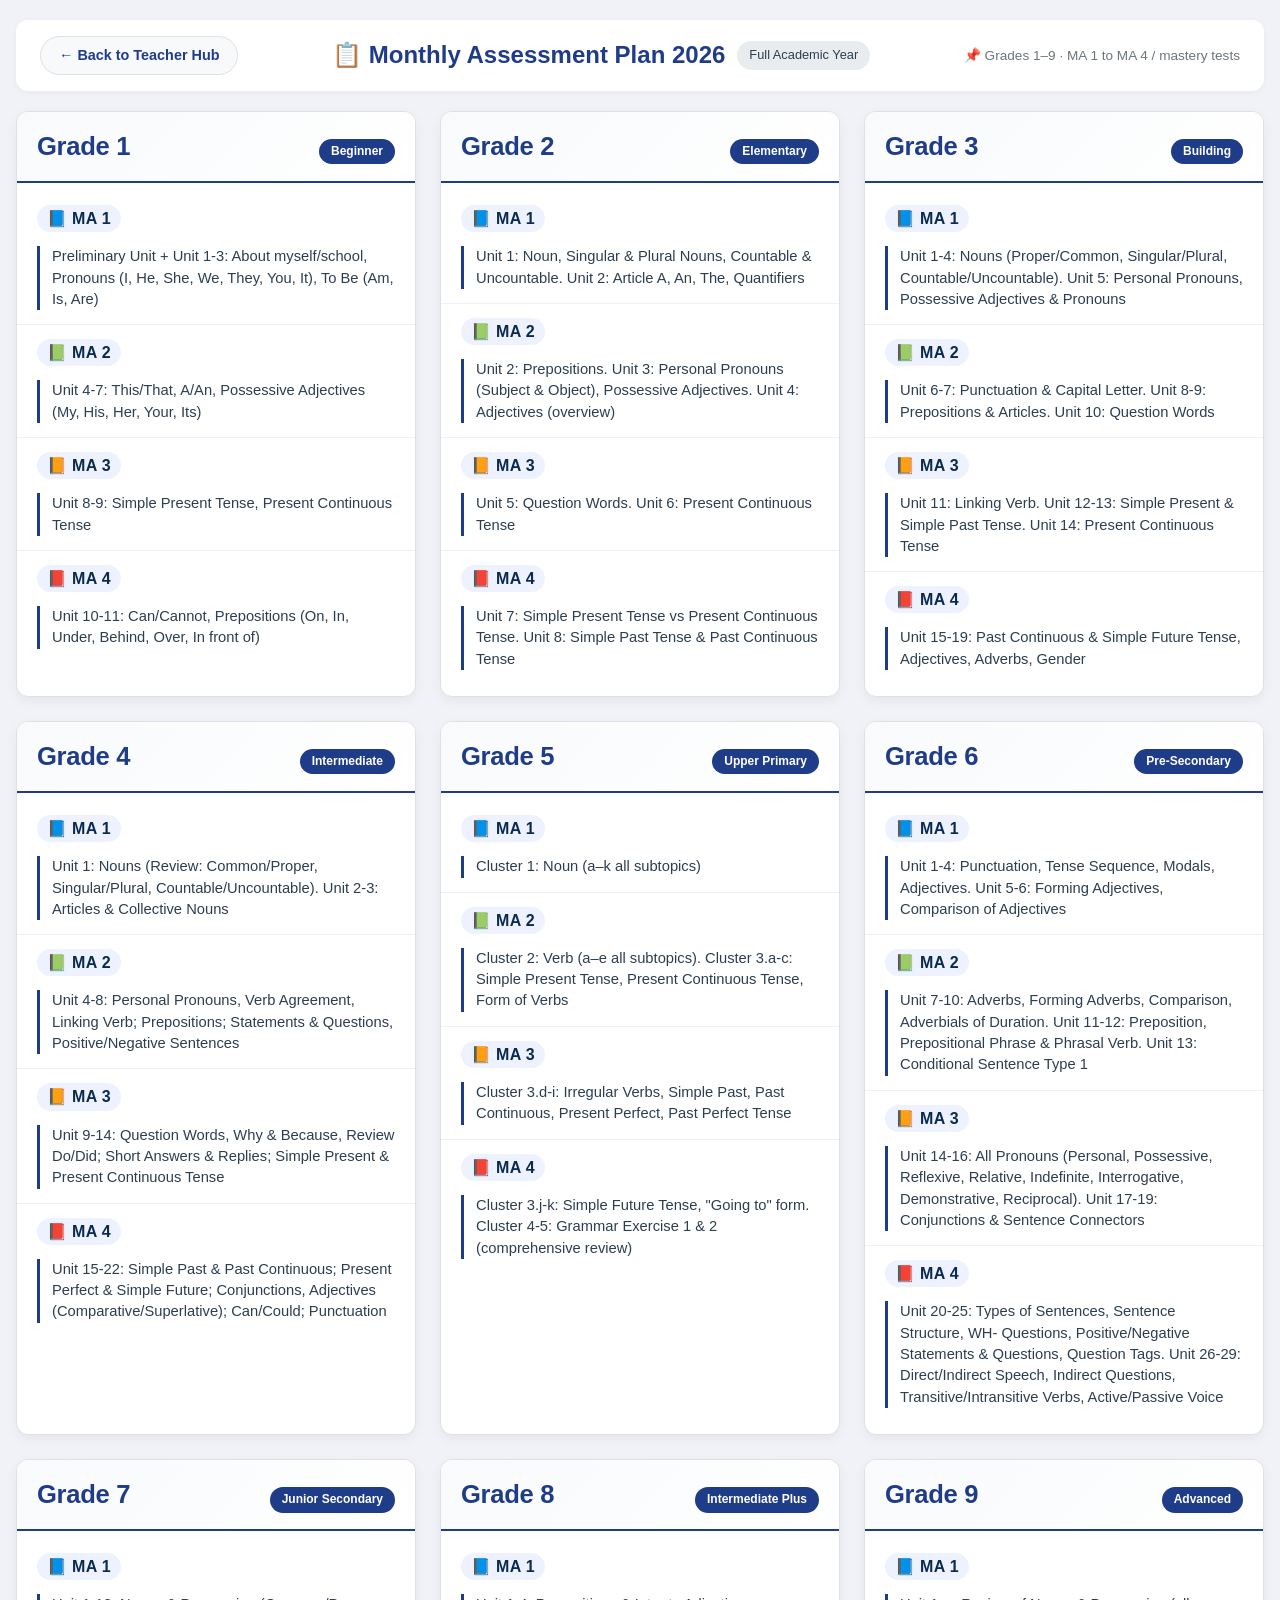
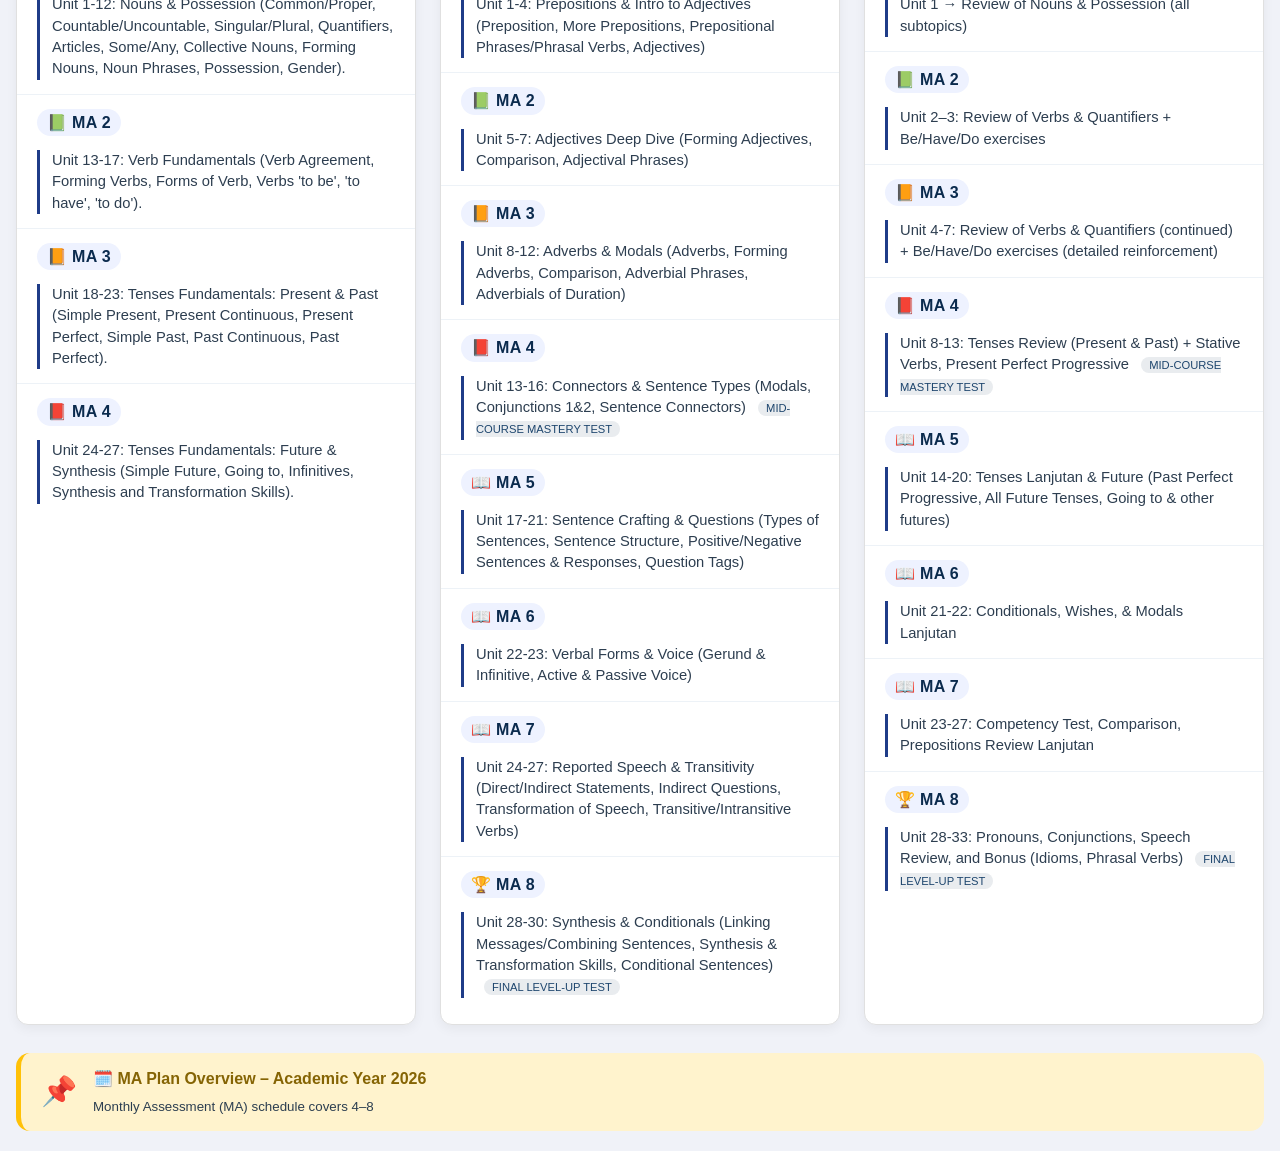
==== ma_plan.html @ b54c3455 "Create ma_plan.html" ====
<!DOCTYPE html>
<html lang="en">
<head>
    <meta charset="UTF-8">
    <meta name="viewport" content="width=device-width, initial-scale=1.0, viewport-fit=cover">
    <title>MA Plan 2026 - English Teacher Hub</title>
    <style>
        * {
            margin: 0;
            padding: 0;
            box-sizing: border-box;
        }
        :root {
            --primary: #1f3c88;
            --primary-dark: #0f2a5e;
            --text: #2c3e50;
            --light-bg: #f8f9fa;
            --border: #e0e0e0;
            --success: #28a745;
            --muted: #6c757d;
            --warning: #ffc107;
            --warning-bg: #fff3cd;
            --grade-badge: #3498db;
            --card-radius: 12px;
        }
        body {
            font-family: 'Segoe UI', Roboto, Arial, sans-serif;
            background: #f0f2f8;
            padding: 20px 16px;
            color: var(--text);
            line-height: 1.45;
        }
        .container {
            max-width: 1280px;
            margin: 0 auto;
        }
        /* header + navigation */
        .nav-card {
            background: white;
            border-radius: var(--card-radius);
            padding: 16px 24px;
            margin-bottom: 20px;
            box-shadow: 0 2px 6px rgba(0,0,0,0.04);
            display: flex;
            flex-wrap: wrap;
            align-items: center;
            justify-content: space-between;
            gap: 12px;
        }
        .back-link {
            background: var(--light-bg);
            padding: 8px 18px;
            border-radius: 40px;
            text-decoration: none;
            color: var(--primary);
            font-weight: 600;
            font-size: 0.9rem;
            transition: all 0.2s;
            display: inline-flex;
            align-items: center;
            gap: 6px;
            border: 1px solid var(--border);
        }
        .back-link:hover {
            background: var(--primary);
            color: white;
            border-color: var(--primary);
        }
        .title-badge {
            font-size: 1.5rem;
            font-weight: 700;
            color: var(--primary);
            display: flex;
            align-items: center;
            gap: 12px;
            flex-wrap: wrap;
        }
        .title-badge h1 {
            font-size: 1.5rem;
            margin: 0;
            color: var(--primary);
        }
        .plan-badge {
            background: #e9ecef;
            padding: 5px 12px;
            border-radius: 30px;
            font-size: 0.8rem;
            font-weight: 500;
            color: #2c3e50;
        }
        /* grade grid layout */
        .grades-grid {
            display: grid;
            grid-template-columns: repeat(auto-fill, minmax(360px, 1fr));
            gap: 24px;
        }
        .grade-card {
            background: white;
            border-radius: var(--card-radius);
            box-shadow: 0 4px 12px rgba(0,0,0,0.05);
            overflow: hidden;
            transition: transform 0.1s ease;
            border: 1px solid var(--border);
        }
        .grade-header {
            background: linear-gradient(135deg, #f8fafc 0%, #ffffff 100%);
            padding: 16px 20px;
            border-bottom: 2px solid var(--primary);
            display: flex;
            align-items: baseline;
            justify-content: space-between;
            flex-wrap: wrap;
        }
        .grade-header h2 {
            font-size: 1.6rem;
            font-weight: 700;
            color: var(--primary);
            margin: 0;
            letter-spacing: -0.3px;
        }
        .grade-level {
            background: var(--primary);
            color: white;
            padding: 4px 12px;
            border-radius: 40px;
            font-size: 0.75rem;
            font-weight: 600;
        }
        .ma-list {
            padding: 8px 0 12px;
        }
        .ma-item {
            padding: 14px 20px;
            border-bottom: 1px solid #edf2f7;
            transition: background 0.1s;
        }
        .ma-item:last-child {
            border-bottom: none;
        }
        .ma-term {
            font-weight: 700;
            font-size: 1rem;
            color: #0b2b4e;
            display: inline-block;
            background: #eef2ff;
            padding: 2px 10px;
            border-radius: 20px;
            margin-bottom: 8px;
            letter-spacing: 0.3px;
        }
        .ma-term span {
            font-weight: 600;
        }
        .ma-desc {
            font-size: 0.92rem;
            line-height: 1.45;
            color: #2d3e50;
            margin-top: 6px;
            padding-left: 6px;
            border-left: 3px solid var(--primary);
            padding-left: 12px;
        }
        .topic-list {
            margin-top: 8px;
            padding-left: 18px;
            list-style-type: disc;
            color: #4a627a;
            font-size: 0.85rem;
        }
        .topic-list li {
            margin: 4px 0;
        }
        .empty-note {
            color: var(--muted);
            font-style: italic;
            font-size: 0.85rem;
            padding: 8px 20px 12px;
        }
        .info-banner {
            background: var(--warning-bg);
            border-left: 5px solid var(--warning);
            padding: 14px 20px;
            margin-top: 28px;
            border-radius: 14px;
            display: flex;
            gap: 16px;
            align-items: center;
            flex-wrap: wrap;
        }
        .info-banner-icon {
            font-size: 1.8rem;
        }
        .info-banner-text p {
            margin-bottom: 4px;
            font-weight: 600;
            color: #856404;
        }
        .footer-note {
            text-align: center;
            margin-top: 40px;
            color: var(--muted);
            font-size: 0.85rem;
            border-top: 1px solid var(--border);
            padding-top: 24px;
        }
        @media (max-width: 760px) {
            .grades-grid {
                grid-template-columns: 1fr;
            }
            .grade-header h2 {
                font-size: 1.4rem;
            }
            .nav-card {
                flex-direction: column;
                align-items: flex-start;
            }
            .ma-desc {
                font-size: 0.88rem;
            }
        }
        hr {
            margin: 8px 0;
            border-color: var(--border);
        }
        .badge-plan {
            background: #e9ecef;
            color: #1e466e;
            font-size: 0.7rem;
            padding: 2px 8px;
            border-radius: 30px;
            margin-left: 8px;
            font-weight: normal;
        }
        .tooltip-note {
            font-size: 0.75rem;
            color: var(--muted);
            margin-top: 6px;
        }
    </style>
</head>
<body>
<div class="container">
    <!-- navigation & header like main hub -->
    <div class="nav-card">
        <a href="#" class="back-link" onclick="history.back(); return false;">← Back to Teacher Hub</a>
        <div class="title-badge">
            <h1>📋 Monthly Assessment Plan 2026</h1>
            <span class="plan-badge">Full Academic Year</span>
        </div>
        <div style="font-size:0.85rem; color:var(--muted);">
            📌 Grades 1–9 · MA 1 to MA 4 / mastery tests
        </div>
    </div>

    <!-- grid for all grades content based on PDF -->
    <div class="grades-grid">
        
        <!-- GRADE 1 -->
        <div class="grade-card">
            <div class="grade-header">
                <h2>Grade 1</h2>
                <span class="grade-level">Beginner</span>
            </div>
            <div class="ma-list">
                <div class="ma-item"><div class="ma-term">📘 MA 1</div><div class="ma-desc">Preliminary Unit + Unit 1-3: About myself/school, Pronouns (I, He, She, We, They, You, It), To Be (Am, Is, Are)</div></div>
                <div class="ma-item"><div class="ma-term">📗 MA 2</div><div class="ma-desc">Unit 4-7: This/That, A/An, Possessive Adjectives (My, His, Her, Your, Its)</div></div>
                <div class="ma-item"><div class="ma-term">📙 MA 3</div><div class="ma-desc">Unit 8-9: Simple Present Tense, Present Continuous Tense</div></div>
                <div class="ma-item"><div class="ma-term">📕 MA 4</div><div class="ma-desc">Unit 10-11: Can/Cannot, Prepositions (On, In, Under, Behind, Over, In front of)</div></div>
            </div>
        </div>
        
        <!-- GRADE 2 -->
        <div class="grade-card">
            <div class="grade-header">
                <h2>Grade 2</h2>
                <span class="grade-level">Elementary</span>
            </div>
            <div class="ma-list">
                <div class="ma-item"><div class="ma-term">📘 MA 1</div><div class="ma-desc">Unit 1: Noun, Singular & Plural Nouns, Countable & Uncountable. Unit 2: Article A, An, The, Quantifiers</div></div>
                <div class="ma-item"><div class="ma-term">📗 MA 2</div><div class="ma-desc">Unit 2: Prepositions. Unit 3: Personal Pronouns (Subject & Object), Possessive Adjectives. Unit 4: Adjectives (overview)</div></div>
                <div class="ma-item"><div class="ma-term">📙 MA 3</div><div class="ma-desc">Unit 5: Question Words. Unit 6: Present Continuous Tense</div></div>
                <div class="ma-item"><div class="ma-term">📕 MA 4</div><div class="ma-desc">Unit 7: Simple Present Tense vs Present Continuous Tense. Unit 8: Simple Past Tense & Past Continuous Tense</div></div>
            </div>
        </div>
        
        <!-- GRADE 3 (from pdf page 2) -->
        <div class="grade-card">
            <div class="grade-header">
                <h2>Grade 3</h2>
                <span class="grade-level">Building</span>
            </div>
            <div class="ma-list">
                <div class="ma-item"><div class="ma-term">📘 MA 1</div><div class="ma-desc">Unit 1-4: Nouns (Proper/Common, Singular/Plural, Countable/Uncountable). Unit 5: Personal Pronouns, Possessive Adjectives & Pronouns</div></div>
                <div class="ma-item"><div class="ma-term">📗 MA 2</div><div class="ma-desc">Unit 6-7: Punctuation & Capital Letter. Unit 8-9: Prepositions & Articles. Unit 10: Question Words</div></div>
                <div class="ma-item"><div class="ma-term">📙 MA 3</div><div class="ma-desc">Unit 11: Linking Verb. Unit 12-13: Simple Present & Simple Past Tense. Unit 14: Present Continuous Tense</div></div>
                <div class="ma-item"><div class="ma-term">📕 MA 4</div><div class="ma-desc">Unit 15-19: Past Continuous & Simple Future Tense, Adjectives, Adverbs, Gender</div></div>
            </div>
        </div>
        
        <!-- GRADE 4 -->
        <div class="grade-card">
            <div class="grade-header">
                <h2>Grade 4</h2>
                <span class="grade-level">Intermediate</span>
            </div>
            <div class="ma-list">
                <div class="ma-item"><div class="ma-term">📘 MA 1</div><div class="ma-desc">Unit 1: Nouns (Review: Common/Proper, Singular/Plural, Countable/Uncountable). Unit 2-3: Articles & Collective Nouns</div></div>
                <div class="ma-item"><div class="ma-term">📗 MA 2</div><div class="ma-desc">Unit 4-8: Personal Pronouns, Verb Agreement, Linking Verb; Prepositions; Statements & Questions, Positive/Negative Sentences</div></div>
                <div class="ma-item"><div class="ma-term">📙 MA 3</div><div class="ma-desc">Unit 9-14: Question Words, Why & Because, Review Do/Did; Short Answers & Replies; Simple Present & Present Continuous Tense</div></div>
                <div class="ma-item"><div class="ma-term">📕 MA 4</div><div class="ma-desc">Unit 15-22: Simple Past & Past Continuous; Present Perfect & Simple Future; Conjunctions, Adjectives (Comparative/Superlative); Can/Could; Punctuation</div></div>
            </div>
        </div>
        
        <!-- GRADE 5 -->
        <div class="grade-card">
            <div class="grade-header">
                <h2>Grade 5</h2>
                <span class="grade-level">Upper Primary</span>
            </div>
            <div class="ma-list">
                <div class="ma-item"><div class="ma-term">📘 MA 1</div><div class="ma-desc">Cluster 1: Noun (a–k all subtopics)</div></div>
                <div class="ma-item"><div class="ma-term">📗 MA 2</div><div class="ma-desc">Cluster 2: Verb (a–e all subtopics). Cluster 3.a-c: Simple Present Tense, Present Continuous Tense, Form of Verbs</div></div>
                <div class="ma-item"><div class="ma-term">📙 MA 3</div><div class="ma-desc">Cluster 3.d-i: Irregular Verbs, Simple Past, Past Continuous, Present Perfect, Past Perfect Tense</div></div>
                <div class="ma-item"><div class="ma-term">📕 MA 4</div><div class="ma-desc">Cluster 3.j-k: Simple Future Tense, "Going to" form. Cluster 4-5: Grammar Exercise 1 & 2 (comprehensive review)</div></div>
            </div>
        </div>
        
        <!-- GRADE 6 -->
        <div class="grade-card">
            <div class="grade-header">
                <h2>Grade 6</h2>
                <span class="grade-level">Pre-Secondary</span>
            </div>
            <div class="ma-list">
                <div class="ma-item"><div class="ma-term">📘 MA 1</div><div class="ma-desc">Unit 1-4: Punctuation, Tense Sequence, Modals, Adjectives. Unit 5-6: Forming Adjectives, Comparison of Adjectives</div></div>
                <div class="ma-item"><div class="ma-term">📗 MA 2</div><div class="ma-desc">Unit 7-10: Adverbs, Forming Adverbs, Comparison, Adverbials of Duration. Unit 11-12: Preposition, Prepositional Phrase & Phrasal Verb. Unit 13: Conditional Sentence Type 1</div></div>
                <div class="ma-item"><div class="ma-term">📙 MA 3</div><div class="ma-desc">Unit 14-16: All Pronouns (Personal, Possessive, Reflexive, Relative, Indefinite, Interrogative, Demonstrative, Reciprocal). Unit 17-19: Conjunctions & Sentence Connectors</div></div>
                <div class="ma-item"><div class="ma-term">📕 MA 4</div><div class="ma-desc">Unit 20-25: Types of Sentences, Sentence Structure, WH- Questions, Positive/Negative Statements & Questions, Question Tags. Unit 26-29: Direct/Indirect Speech, Indirect Questions, Transitive/Intransitive Verbs, Active/Passive Voice</div></div>
            </div>
        </div>
        
        <!-- GRADE 7 -->
        <div class="grade-card">
            <div class="grade-header">
                <h2>Grade 7</h2>
                <span class="grade-level">Junior Secondary</span>
            </div>
            <div class="ma-list">
                <div class="ma-item"><div class="ma-term">📘 MA 1</div><div class="ma-desc">Unit 1-12: Nouns & Possession (Common/Proper, Countable/Uncountable, Singular/Plural, Quantifiers, Articles, Some/Any, Collective Nouns, Forming Nouns, Noun Phrases, Possession, Gender).</div></div>
                <div class="ma-item"><div class="ma-term">📗 MA 2</div><div class="ma-desc">Unit 13-17: Verb Fundamentals (Verb Agreement, Forming Verbs, Forms of Verb, Verbs 'to be', 'to have', 'to do').</div></div>
                <div class="ma-item"><div class="ma-term">📙 MA 3</div><div class="ma-desc">Unit 18-23: Tenses Fundamentals: Present & Past (Simple Present, Present Continuous, Present Perfect, Simple Past, Past Continuous, Past Perfect).</div></div>
                <div class="ma-item"><div class="ma-term">📕 MA 4</div><div class="ma-desc">Unit 24-27: Tenses Fundamentals: Future & Synthesis (Simple Future, Going to, Infinitives, Synthesis and Transformation Skills).</div></div>
            </div>
        </div>
        
        <!-- GRADE 8 (with Mid-Course & Final) -->
        <div class="grade-card">
            <div class="grade-header">
                <h2>Grade 8</h2>
                <span class="grade-level">Intermediate Plus</span>
            </div>
            <div class="ma-list">
                <div class="ma-item"><div class="ma-term">📘 MA 1</div><div class="ma-desc">Unit 1-4: Prepositions & Intro to Adjectives (Preposition, More Prepositions, Prepositional Phrases/Phrasal Verbs, Adjectives)</div></div>
                <div class="ma-item"><div class="ma-term">📗 MA 2</div><div class="ma-desc">Unit 5-7: Adjectives Deep Dive (Forming Adjectives, Comparison, Adjectival Phrases)</div></div>
                <div class="ma-item"><div class="ma-term">📙 MA 3</div><div class="ma-desc">Unit 8-12: Adverbs & Modals (Adverbs, Forming Adverbs, Comparison, Adverbial Phrases, Adverbials of Duration)</div></div>
                <div class="ma-item"><div class="ma-term">📕 MA 4</div><div class="ma-desc">Unit 13-16: Connectors & Sentence Types (Modals, Conjunctions 1&2, Sentence Connectors) <span class="badge-plan">MID-COURSE MASTERY TEST</span></div></div>
                <div class="ma-item"><div class="ma-term">📖 MA 5</div><div class="ma-desc">Unit 17-21: Sentence Crafting & Questions (Types of Sentences, Sentence Structure, Positive/Negative Sentences & Responses, Question Tags)</div></div>
                <div class="ma-item"><div class="ma-term">📖 MA 6</div><div class="ma-desc">Unit 22-23: Verbal Forms & Voice (Gerund & Infinitive, Active & Passive Voice)</div></div>
                <div class="ma-item"><div class="ma-term">📖 MA 7</div><div class="ma-desc">Unit 24-27: Reported Speech & Transitivity (Direct/Indirect Statements, Indirect Questions, Transformation of Speech, Transitive/Intransitive Verbs)</div></div>
                <div class="ma-item"><div class="ma-term">🏆 MA 8</div><div class="ma-desc">Unit 28-30: Synthesis & Conditionals (Linking Messages/Combining Sentences, Synthesis & Transformation Skills, Conditional Sentences) <span class="badge-plan">FINAL LEVEL-UP TEST</span></div></div>
            </div>
        </div>
        
        <!-- GRADE 9 (with Mid & Final) -->
        <div class="grade-card">
            <div class="grade-header">
                <h2>Grade 9</h2>
                <span class="grade-level">Advanced</span>
            </div>
            <div class="ma-list">
                <div class="ma-item"><div class="ma-term">📘 MA 1</div><div class="ma-desc">Unit 1 → Review of Nouns & Possession (all subtopics)</div></div>
                <div class="ma-item"><div class="ma-term">📗 MA 2</div><div class="ma-desc">Unit 2–3: Review of Verbs & Quantifiers + Be/Have/Do exercises</div></div>
                <div class="ma-item"><div class="ma-term">📙 MA 3</div><div class="ma-desc">Unit 4-7: Review of Verbs & Quantifiers (continued) + Be/Have/Do exercises (detailed reinforcement)</div></div>
                <div class="ma-item"><div class="ma-term">📕 MA 4</div><div class="ma-desc">Unit 8-13: Tenses Review (Present & Past) + Stative Verbs, Present Perfect Progressive <span class="badge-plan">MID-COURSE MASTERY TEST</span></div></div>
                <div class="ma-item"><div class="ma-term">📖 MA 5</div><div class="ma-desc">Unit 14-20: Tenses Lanjutan & Future (Past Perfect Progressive, All Future Tenses, Going to & other futures)</div></div>
                <div class="ma-item"><div class="ma-term">📖 MA 6</div><div class="ma-desc">Unit 21-22: Conditionals, Wishes, & Modals Lanjutan</div></div>
                <div class="ma-item"><div class="ma-term">📖 MA 7</div><div class="ma-desc">Unit 23-27: Competency Test, Comparison, Prepositions Review Lanjutan</div></div>
                <div class="ma-item"><div class="ma-term">🏆 MA 8</div><div class="ma-desc">Unit 28-33: Pronouns, Conjunctions, Speech Review, and Bonus (Idioms, Phrasal Verbs) <span class="badge-plan">FINAL LEVEL-UP TEST</span></div></div>
            </div>
        </div>
    </div>
    
    <!-- Informative banner + tips aligned with MA Plan usage -->
    <div class="info-banner">
        <div class="info-banner-icon">📌</div>
        <div class="info-banner-text">
            <p>🗓️ MA Plan Overview – Academic Year 2026</p>
            <small>Monthly Assessment (MA) schedule covers 4–8
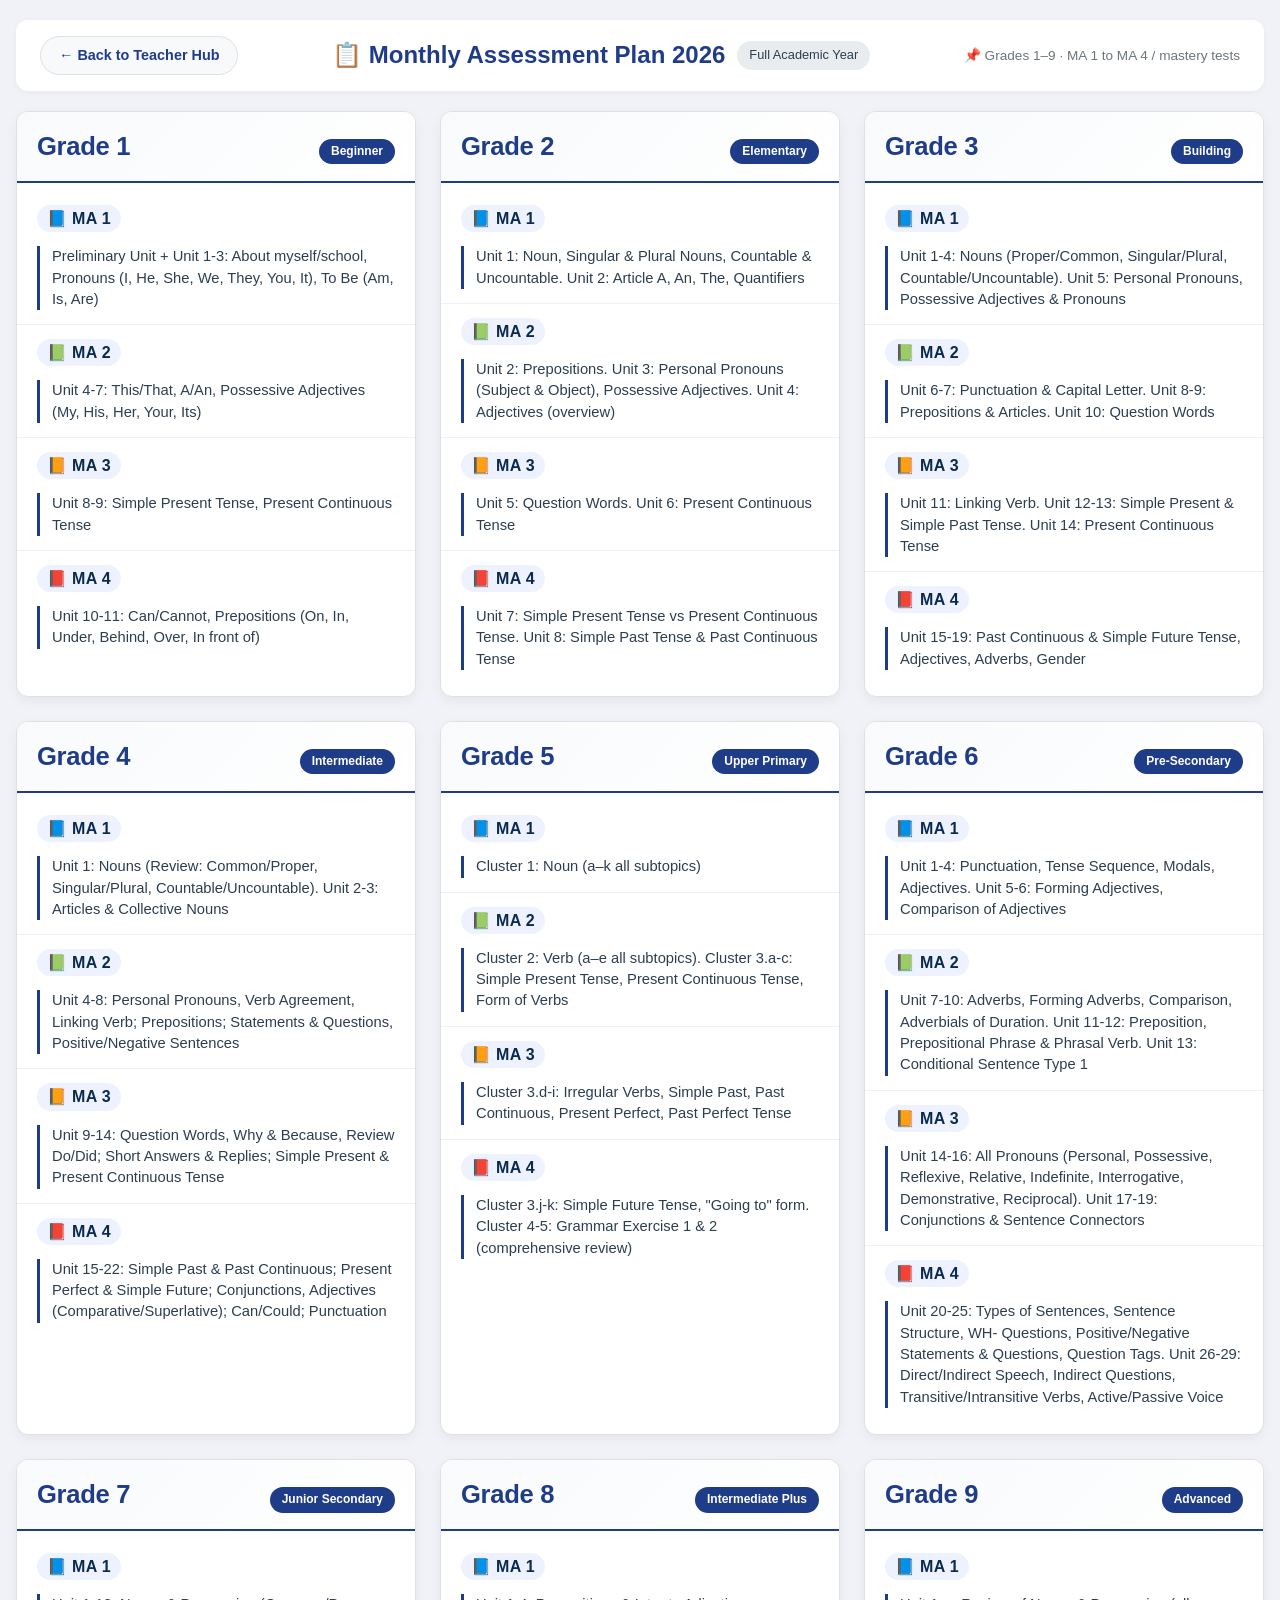
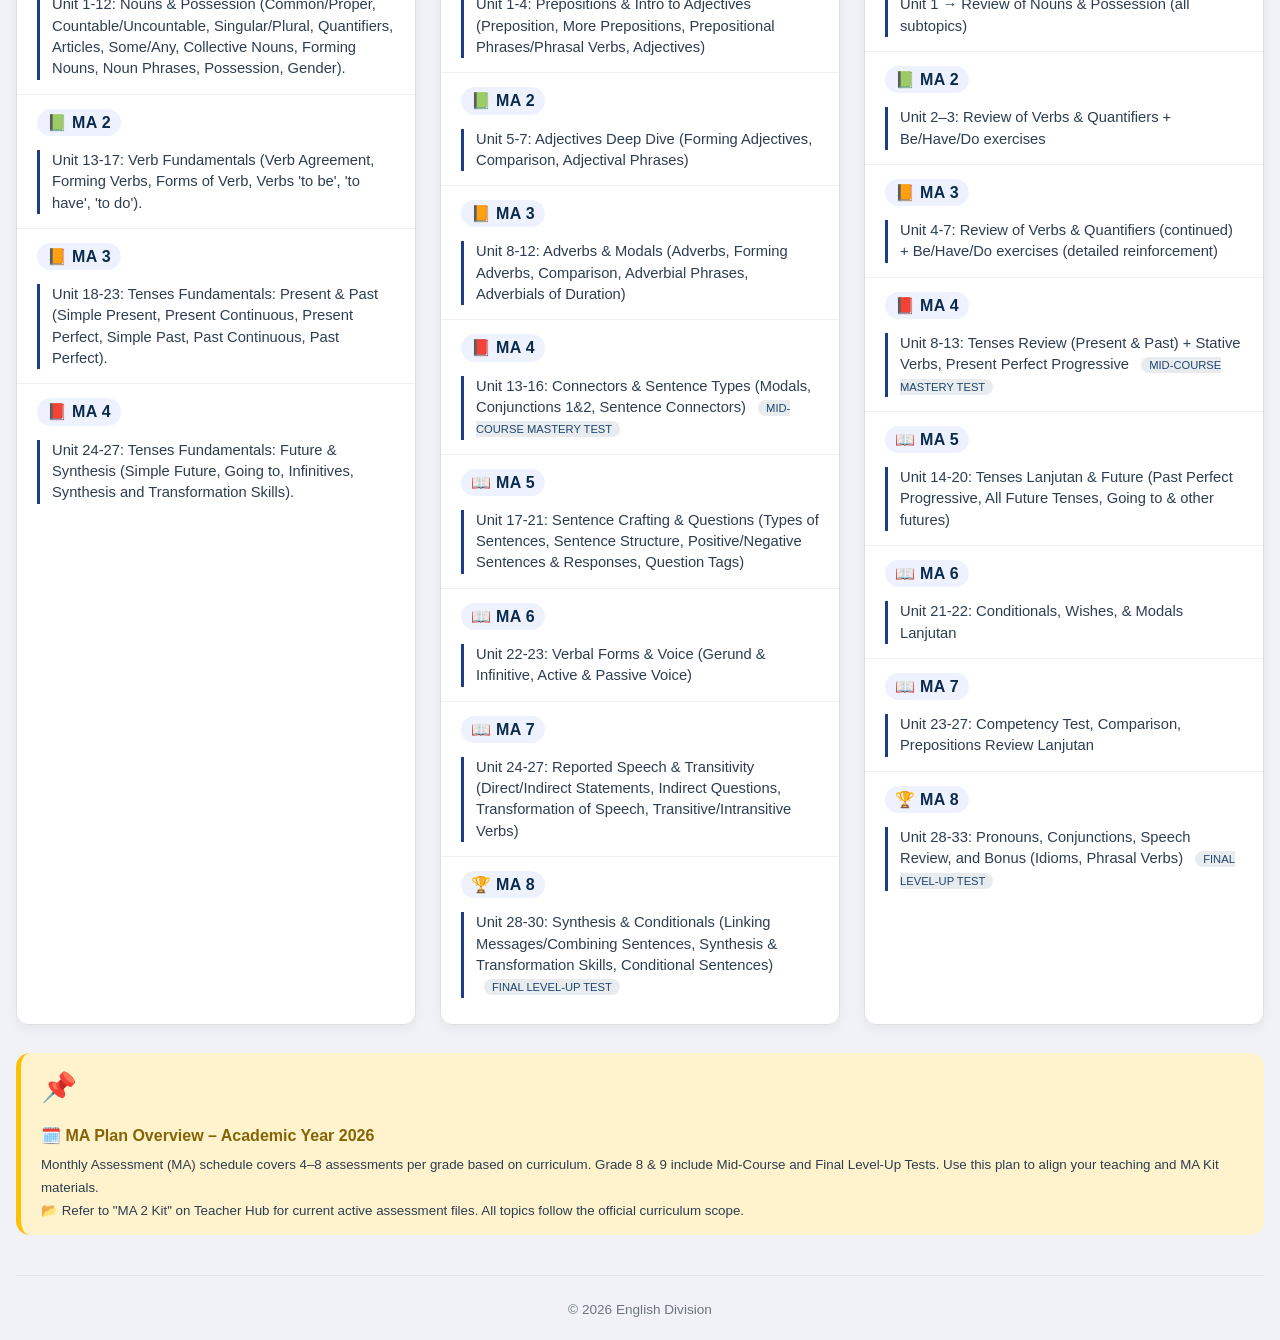
==== commit a040a37b: "Update ma_plan.html" ====
--- a/ma_plan.html
+++ b/ma_plan.html
@@ -395,4 +395,14 @@
         <div class="info-banner-icon">📌</div>
         <div class="info-banner-text">
             <p>🗓️ MA Plan Overview – Academic Year 2026</p>
-            <small>Monthly Assessment (MA) schedule covers 4–8 
+            <small>Monthly Assessment (MA) schedule covers 4–8 assessments per grade based on curriculum. Grade 8 & 9 include Mid-Course and Final Level-Up Tests. Use this plan to align your teaching and MA Kit materials. <br>📂 Refer to "MA 2 Kit" on Teacher Hub for current active assessment files. All topics follow the official curriculum scope.</small>
+        </div>
+    </div>
+        
+    <!-- footer consistent with index.html -->
+    <div class="footer-note">
+        © 2026 English Division
+    </div>
+</div>
+</body>
+</html>
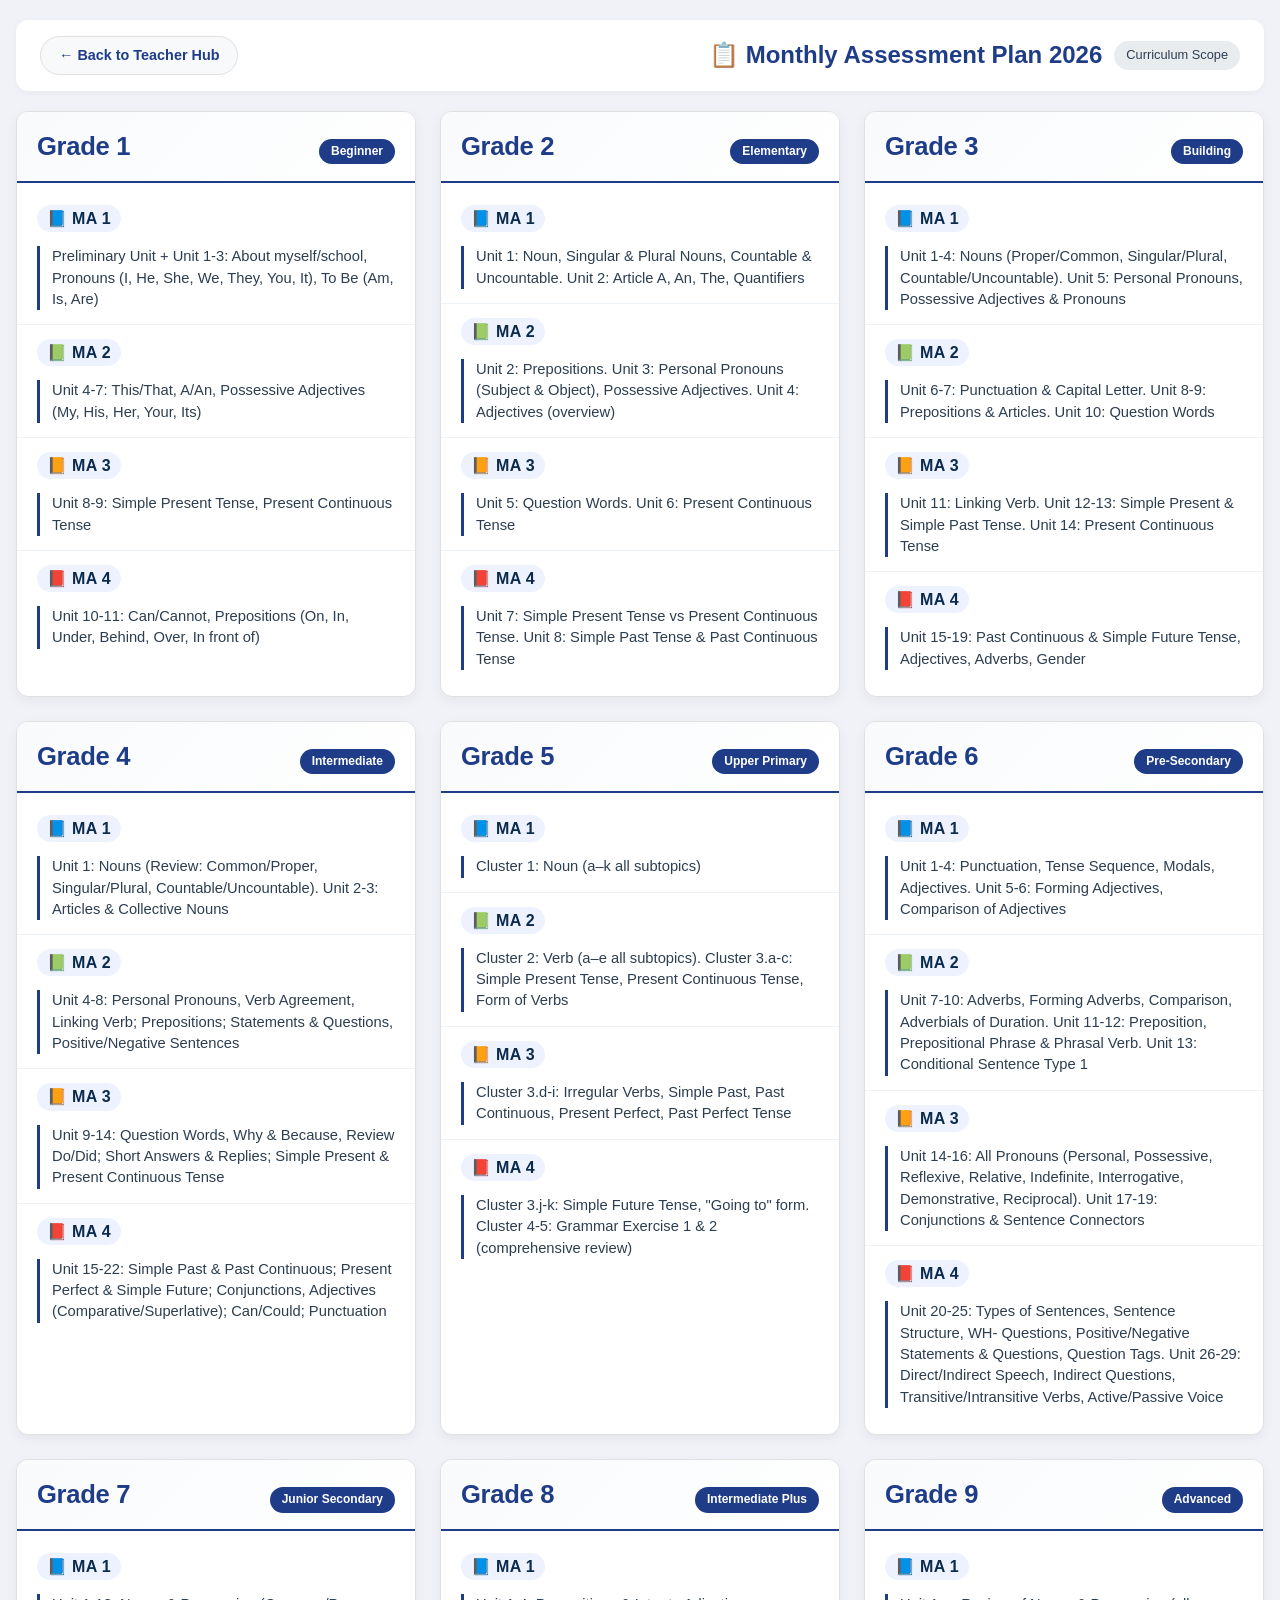
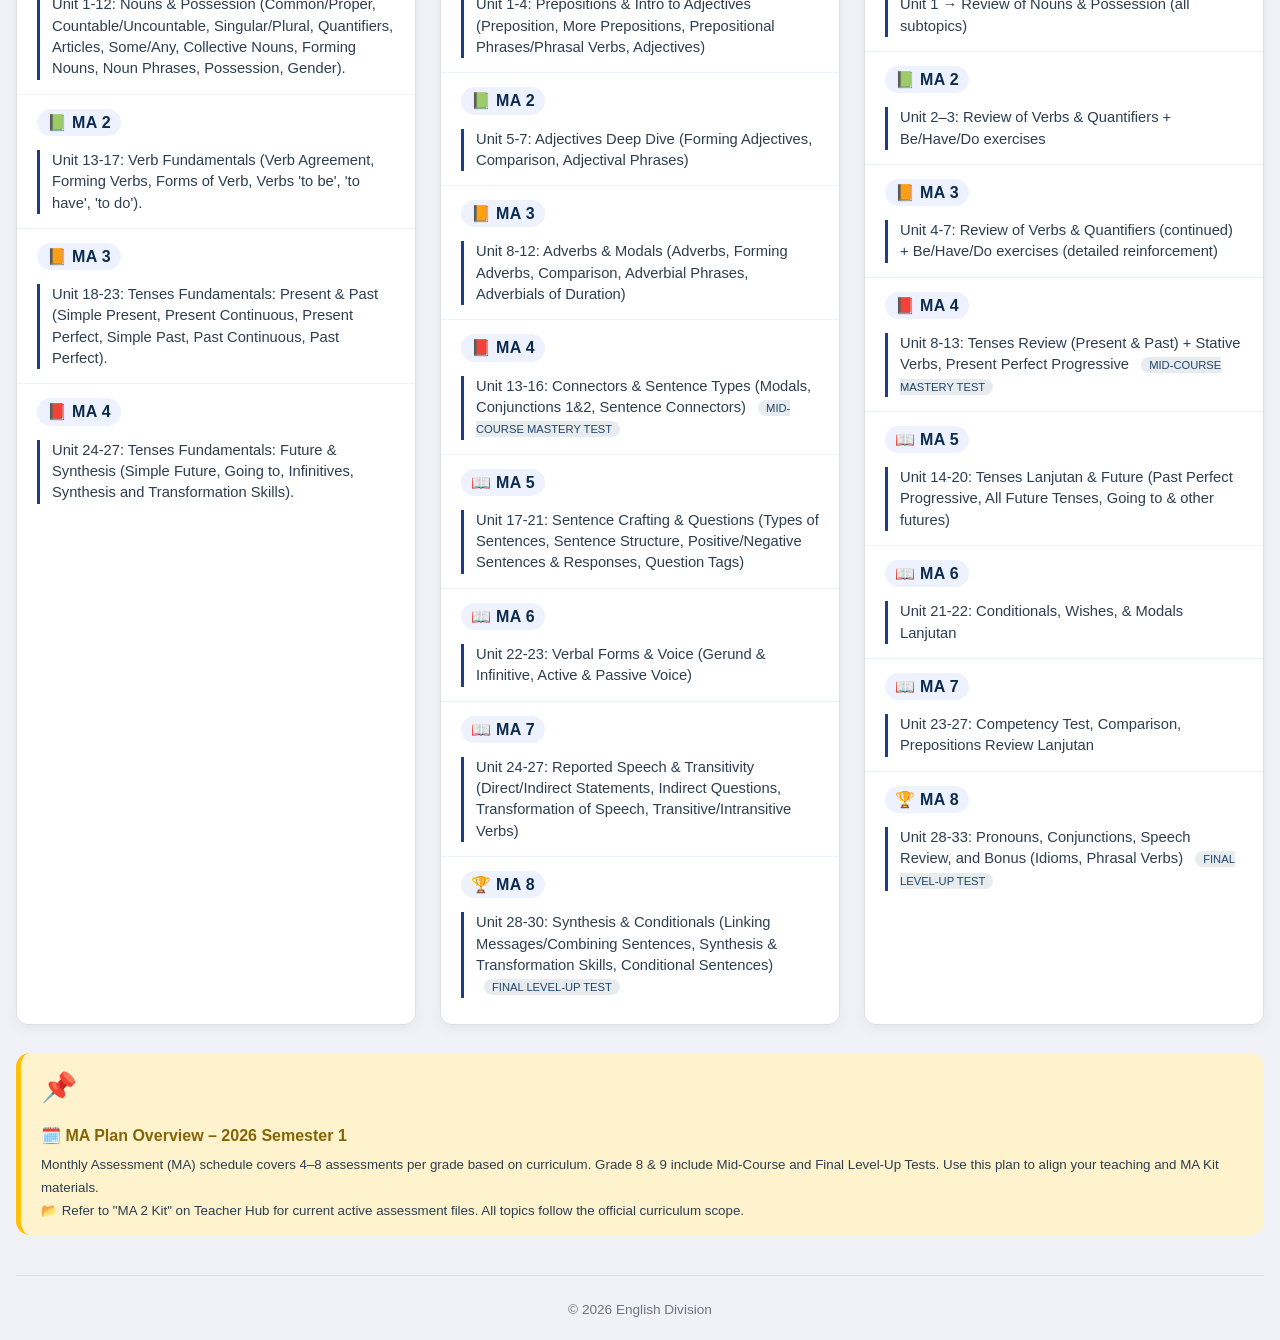
==== commit 04ea5fc2: "Update ma_plan.html" ====
--- a/ma_plan.html
+++ b/ma_plan.html
@@ -245,10 +245,8 @@
         <a href="#" class="back-link" onclick="history.back(); return false;">← Back to Teacher Hub</a>
         <div class="title-badge">
             <h1>📋 Monthly Assessment Plan 2026</h1>
-            <span class="plan-badge">Full Academic Year</span>
-        </div>
-        <div style="font-size:0.85rem; color:var(--muted);">
-            📌 Grades 1–9 · MA 1 to MA 4 / mastery tests
+            <span class="plan-badge">Curriculum Scope</span>
+        </div>
         </div>
     </div>
 
@@ -394,7 +392,7 @@
     <div class="info-banner">
         <div class="info-banner-icon">📌</div>
         <div class="info-banner-text">
-            <p>🗓️ MA Plan Overview – Academic Year 2026</p>
+            <p>🗓️ MA Plan Overview – 2026 Semester 1 </p>
             <small>Monthly Assessment (MA) schedule covers 4–8 assessments per grade based on curriculum. Grade 8 & 9 include Mid-Course and Final Level-Up Tests. Use this plan to align your teaching and MA Kit materials. <br>📂 Refer to "MA 2 Kit" on Teacher Hub for current active assessment files. All topics follow the official curriculum scope.</small>
         </div>
     </div>
